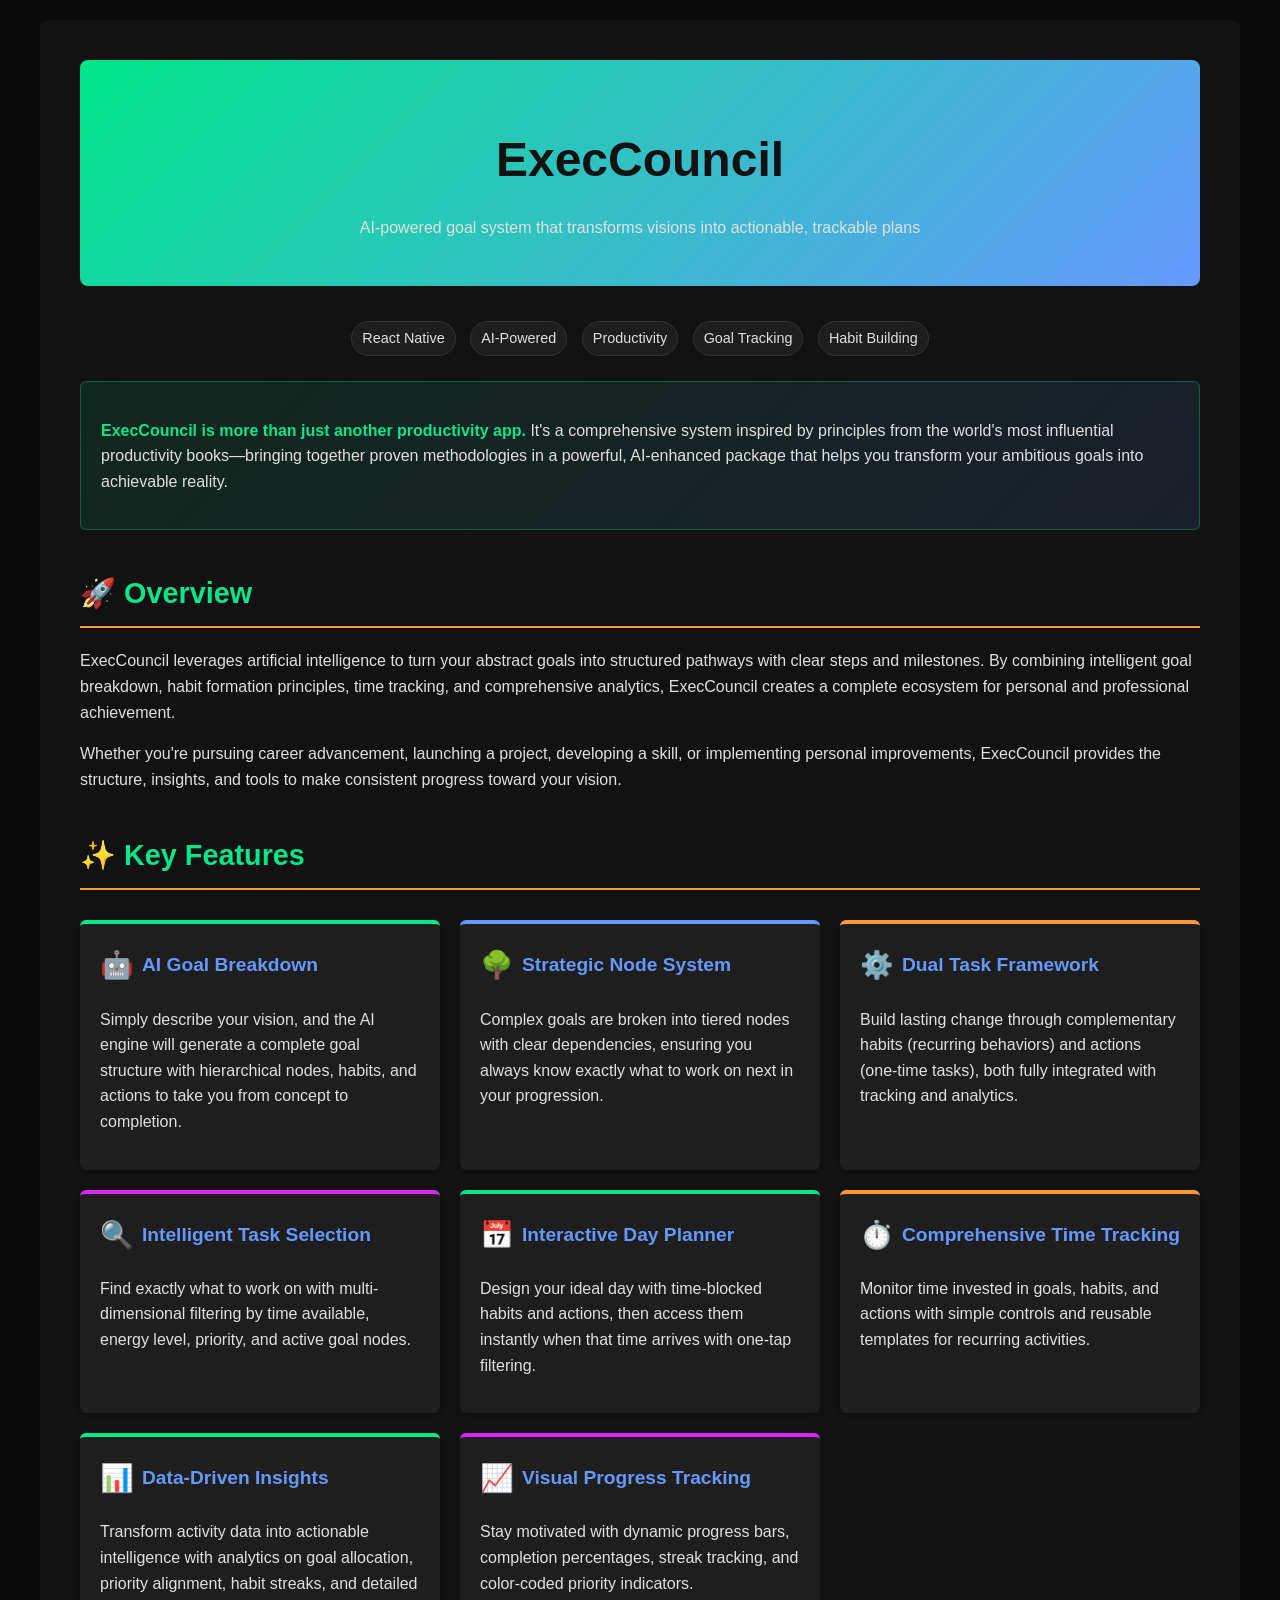
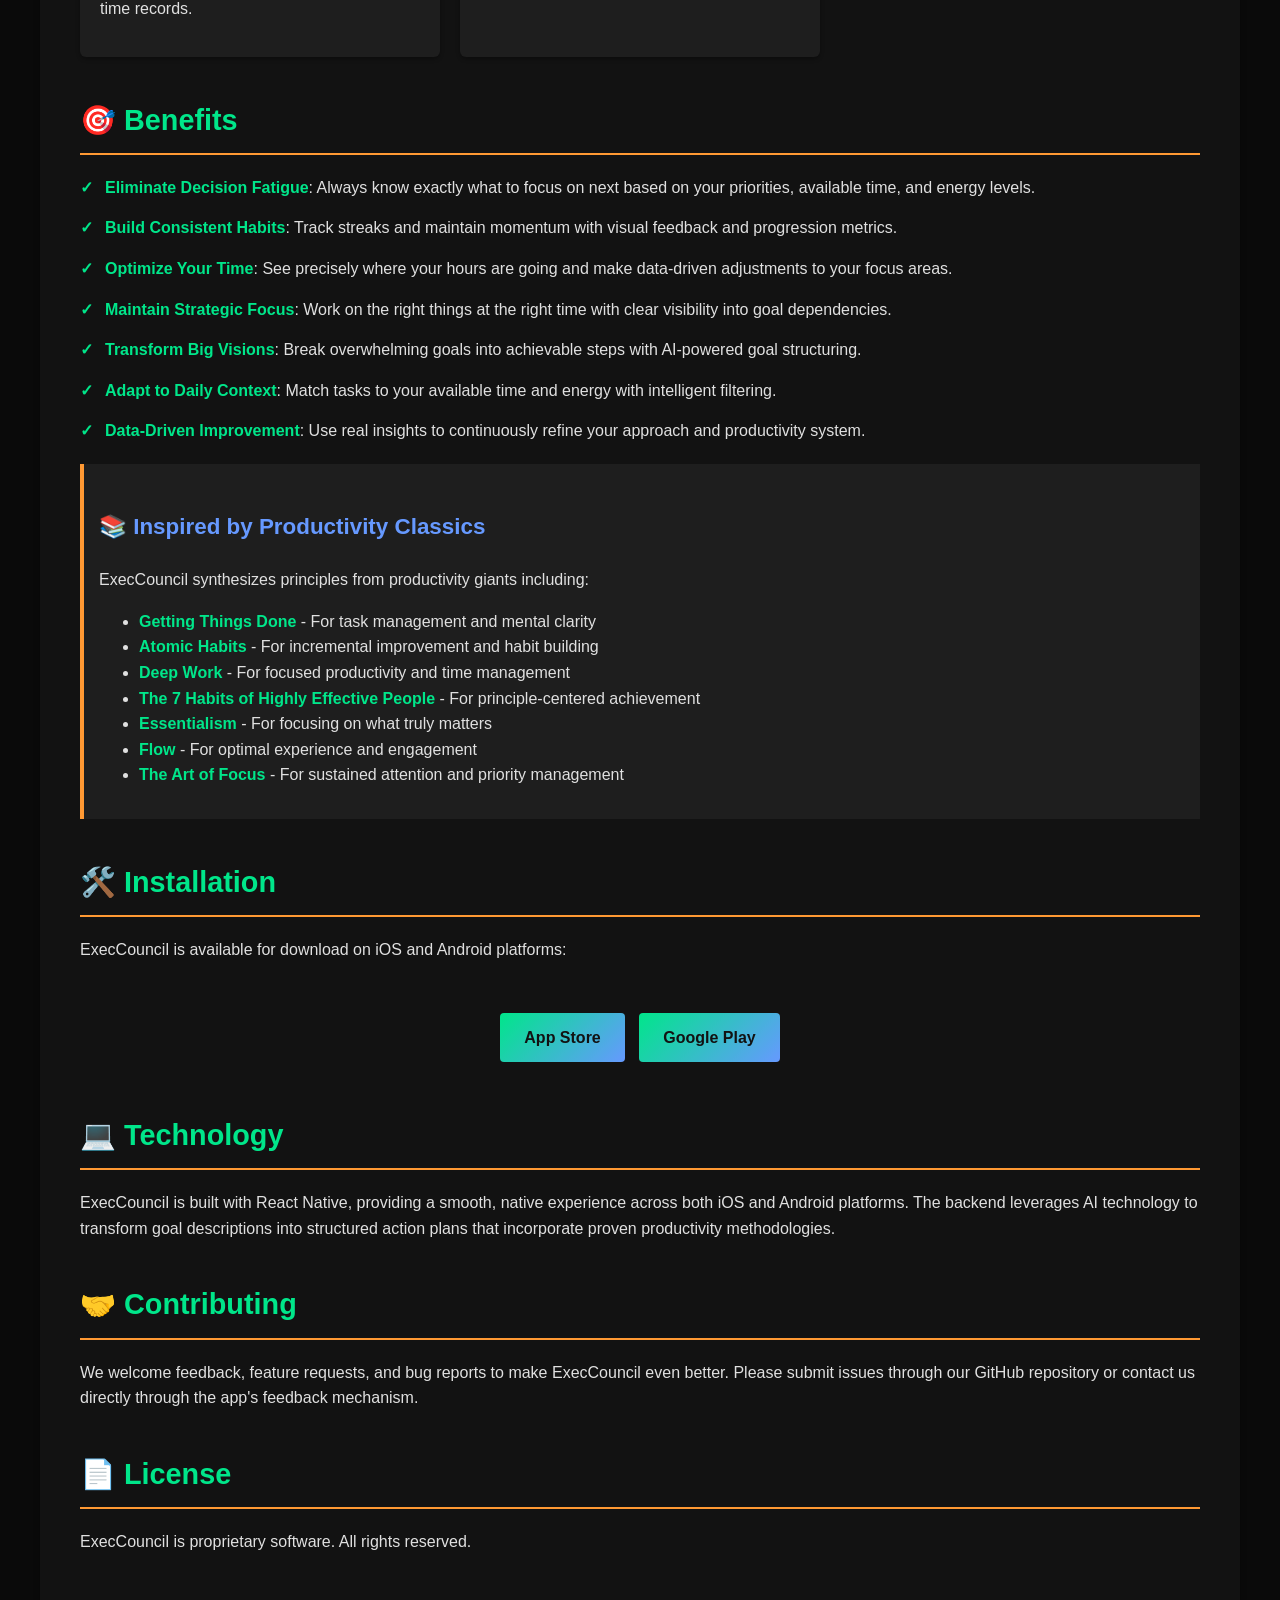
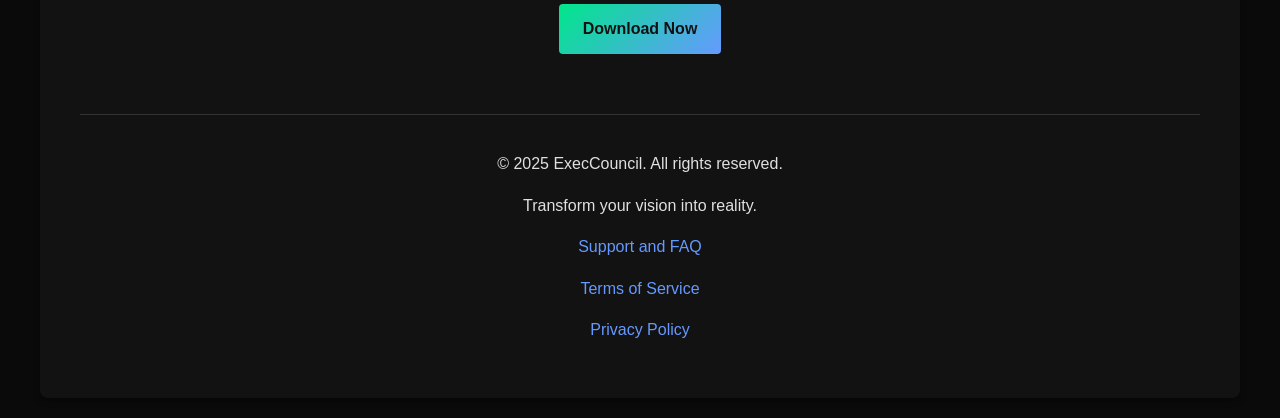
==== index.html @ 6e65a4d5 "Rename GuidanceArrow to ExecCouncil in index.html" ====
<!DOCTYPE html>
<html lang="en">
<head>
    <meta charset="UTF-8">
    <meta name="viewport" content="width=device-width, initial-scale=1.0">
    <title>ExecCouncil - AI-Powered Goal Achievement System</title>
    <style>
        :root {
            --primary: #00e68a;
            --secondary: #6699ff;
            --accent: #ff9933;
            --dark: #121212;
            --darker: #0a0a0a;
            --light: #e0e0e0;
            --purple: #d926ff;
            --card-bg: #1e1e1e;
            --text-primary: #e0e0e0;
            --text-secondary: #aaaaaa;
            --border-color: #333333;
        }
        
        body {
            font-family: 'Segoe UI', Tahoma, Geneva, Verdana, sans-serif;
            line-height: 1.6;
            color: var(--text-primary);
            max-width: 1200px;
            margin: 0 auto;
            padding: 20px;
            background-color: var(--darker);
        }
        
        .container {
            background-color: var(--dark);
            border-radius: 8px;
            box-shadow: 0 4px 6px rgba(0, 0, 0, 0.3);
            padding: 40px;
        }
        
        .header {
            text-align: center;
            margin-bottom: 30px;
            background: linear-gradient(135deg, var(--primary), var(--secondary));
            border-radius: 8px;
            padding: 30px;
            color: var(--dark);
        }
        
        h1 {
            font-size: 3em;
            margin-bottom: 10px;
            color: var(--dark);
        }
        
        h2 {
            font-size: 1.8em;
            margin-top: 40px;
            margin-bottom: 20px;
            border-bottom: 2px solid var(--accent);
            padding-bottom: 10px;
            color: var(--primary);
        }
        
        h3 {
            font-size: 1.4em;
            margin-top: 30px;
            color: var(--secondary);
        }
        
        p {
            margin-bottom: 15px;
            color: var(--text-primary);
        }
        
        .highlight {
            background: linear-gradient(135deg, rgba(0, 230, 138, 0.1), rgba(102, 153, 255, 0.1));
            padding: 20px;
            border-radius: 6px;
            margin: 20px 0;
            border: 1px solid rgba(0, 230, 138, 0.3);
        }
        
        .feature-grid {
            display: grid;
            grid-template-columns: repeat(auto-fill, minmax(300px, 1fr));
            gap: 20px;
            margin: 30px 0;
        }
        
        .feature-card {
            background-color: var(--card-bg);
            border-radius: 6px;
            padding: 20px;
            box-shadow: 0 2px 4px rgba(0, 0, 0, 0.3);
            transition: transform 0.3s ease, box-shadow 0.3s ease;
            border-top: 4px solid var(--primary);
        }
        
        .feature-card:nth-child(2n) {
            border-top-color: var(--secondary);
        }
        
        .feature-card:nth-child(3n) {
            border-top-color: var(--accent);
        }
        
        .feature-card:nth-child(4n) {
            border-top-color: var(--purple);
        }
        
        .feature-card:hover {
            transform: translateY(-5px);
            box-shadow: 0 5px 15px rgba(0, 0, 0, 0.3);
        }
        
        .feature-card h3 {
            margin-top: 0;
            font-size: 1.2em;
        }
        
        .emoji-icon {
            font-size: 1.4em;
            margin-right: 8px;
            vertical-align: middle;
        }
        
        .badge {
            display: inline-block;
            padding: 5px 10px;
            background-color: var(--card-bg);
            border-radius: 20px;
            font-size: 0.9em;
            margin: 5px;
            border: 1px solid var(--border-color);
        }
        
        .badges-container {
            margin: 20px 0;
            text-align: center;
        }
        
        .screenshot {
            width: 100%;
            border-radius: 6px;
            margin: 20px 0;
            box-shadow: 0 4px 8px rgba(0, 0, 0, 0.4);
            border: 1px solid var(--border-color);
        }
        
        .button {
            display: inline-block;
            padding: 12px 24px;
            background: linear-gradient(135deg, var(--primary), var(--secondary));
            color: var(--dark);
            text-decoration: none;
            border-radius: 4px;
            font-weight: bold;
            margin: 10px 5px;
            transition: opacity 0.3s ease;
        }
        
        .button:hover {
            opacity: 0.9;
        }
        
        .cta-container {
            text-align: center;
            margin: 40px 0;
        }
        
        footer {
            text-align: center;
            margin-top: 50px;
            padding-top: 20px;
            border-top: 1px solid var(--border-color);
            color: var(--text-secondary);
        }
        
        .book-inspiration {
            background-color: var(--card-bg);
            border-left: 4px solid var(--accent);
            padding: 15px;
            margin: 20px 0;
        }
        
        .benefits-list {
            list-style-type: none;
            padding: 0;
            color: var(--text-primary);
        }
        
        .benefits-list li {
            margin-bottom: 15px;
            padding-left: 25px;
            position: relative;
        }
        
        .benefits-list li:before {
            content: "✓";
            color: var(--primary);
            position: absolute;
            left: 0;
            font-weight: bold;
        }
        
        strong {
            color: var(--primary);
            font-weight: bold;
        }
        
        ul, li {
            color: var(--text-primary);
        }
        
        a {
            color: var(--secondary);
            text-decoration: none;
        }
        
        a:hover {
            text-decoration: underline;
        }
    </style>
</head>
<body>
    <div class="container">
        <div class="header">
            <h1>ExecCouncil</h1>
            <p>AI-powered goal system that transforms visions into actionable, trackable plans</p>
        </div>
        
        <div class="badges-container">
            <span class="badge">React Native</span>
            <span class="badge">AI-Powered</span>
            <span class="badge">Productivity</span>
            <span class="badge">Goal Tracking</span>
            <span class="badge">Habit Building</span>
        </div>
        
        <div class="highlight">
            <p><strong>ExecCouncil is more than just another productivity app.</strong> It's a comprehensive system inspired by principles from the world's most influential productivity books—bringing together proven methodologies in a powerful, AI-enhanced package that helps you transform your ambitious goals into achievable reality.</p>
        </div>
        
        <h2>🚀 Overview</h2>
        <p>ExecCouncil leverages artificial intelligence to turn your abstract goals into structured pathways with clear steps and milestones. By combining intelligent goal breakdown, habit formation principles, time tracking, and comprehensive analytics, ExecCouncil creates a complete ecosystem for personal and professional achievement.</p>
        
        <p>Whether you're pursuing career advancement, launching a project, developing a skill, or implementing personal improvements, ExecCouncil provides the structure, insights, and tools to make consistent progress toward your vision.</p>
        
        <!-- Replace with actual screenshot when available -->
        <!-- <img src="screenshots/execcouncil-dashboard.png" alt="ExecCouncil Dashboard" class="screenshot"> -->
        
        <h2>✨ Key Features</h2>
        
        <div class="feature-grid">
            <div class="feature-card">
                <h3><span class="emoji-icon">🤖</span>AI Goal Breakdown</h3>
                <p>Simply describe your vision, and the AI engine will generate a complete goal structure with hierarchical nodes, habits, and actions to take you from concept to completion.</p>
            </div>
            
            <div class="feature-card">
                <h3><span class="emoji-icon">🌳</span>Strategic Node System</h3>
                <p>Complex goals are broken into tiered nodes with clear dependencies, ensuring you always know exactly what to work on next in your progression.</p>
            </div>
            
            <div class="feature-card">
                <h3><span class="emoji-icon">⚙️</span>Dual Task Framework</h3>
                <p>Build lasting change through complementary habits (recurring behaviors) and actions (one-time tasks), both fully integrated with tracking and analytics.</p>
            </div>
            
            <div class="feature-card">
                <h3><span class="emoji-icon">🔍</span>Intelligent Task Selection</h3>
                <p>Find exactly what to work on with multi-dimensional filtering by time available, energy level, priority, and active goal nodes.</p>
            </div>
            
            <div class="feature-card">
                <h3><span class="emoji-icon">📅</span>Interactive Day Planner</h3>
                <p>Design your ideal day with time-blocked habits and actions, then access them instantly when that time arrives with one-tap filtering.</p>
            </div>
            
            <div class="feature-card">
                <h3><span class="emoji-icon">⏱️</span>Comprehensive Time Tracking</h3>
                <p>Monitor time invested in goals, habits, and actions with simple controls and reusable templates for recurring activities.</p>
            </div>
            
            <div class="feature-card">
                <h3><span class="emoji-icon">📊</span>Data-Driven Insights</h3>
                <p>Transform activity data into actionable intelligence with analytics on goal allocation, priority alignment, habit streaks, and detailed time records.</p>
            </div>
            
            <div class="feature-card">
                <h3><span class="emoji-icon">📈</span>Visual Progress Tracking</h3>
                <p>Stay motivated with dynamic progress bars, completion percentages, streak tracking, and color-coded priority indicators.</p>
            </div>
        </div>
        
        <h2>🎯 Benefits</h2>
        <ul class="benefits-list">
            <li><strong>Eliminate Decision Fatigue</strong>: Always know exactly what to focus on next based on your priorities, available time, and energy levels.</li>
            <li><strong>Build Consistent Habits</strong>: Track streaks and maintain momentum with visual feedback and progression metrics.</li>
            <li><strong>Optimize Your Time</strong>: See precisely where your hours are going and make data-driven adjustments to your focus areas.</li>
            <li><strong>Maintain Strategic Focus</strong>: Work on the right things at the right time with clear visibility into goal dependencies.</li>
            <li><strong>Transform Big Visions</strong>: Break overwhelming goals into achievable steps with AI-powered goal structuring.</li>
            <li><strong>Adapt to Daily Context</strong>: Match tasks to your available time and energy with intelligent filtering.</li>
            <li><strong>Data-Driven Improvement</strong>: Use real insights to continuously refine your approach and productivity system.</li>
        </ul>
        <div class="book-inspiration">
            <h3>📚 Inspired by Productivity Classics</h3>
            <p>ExecCouncil synthesizes principles from productivity giants including:</p>
            <ul>
                <li><strong>Getting Things Done</strong> - For task management and mental clarity</li>
                <li><strong>Atomic Habits</strong> - For incremental improvement and habit building</li>
                <li><strong>Deep Work</strong> - For focused productivity and time management</li>
                <li><strong>The 7 Habits of Highly Effective People</strong> - For principle-centered achievement</li>
                <li><strong>Essentialism</strong> - For focusing on what truly matters</li>
                <li><strong>Flow</strong> - For optimal experience and engagement</li>
                <li><strong>The Art of Focus</strong> - For sustained attention and priority management</li>
            </ul>
        </div>
        
        <h2>🛠️ Installation</h2>
        <p>ExecCouncil is available for download on iOS and Android platforms:</p>
        
        <div class="cta-container">
            <a href="#" class="button">App Store</a>
            <a href="#" class="button">Google Play</a>
        </div>
        
        <h2>💻 Technology</h2>
        <p>ExecCouncil is built with React Native, providing a smooth, native experience across both iOS and Android platforms. The backend leverages AI technology to transform goal descriptions into structured action plans that incorporate proven productivity methodologies.</p>
        
        <h2>🤝 Contributing</h2>
        <p>We welcome feedback, feature requests, and bug reports to make ExecCouncil even better. Please submit issues through our GitHub repository or contact us directly through the app's feedback mechanism.</p>
        
        <h2>📄 License</h2>
        <p>ExecCouncil is proprietary software. All rights reserved.</p>
        
        <div class="cta-container">
            <a href="#" class="button">Download Now</a>
        </div>
        
<footer>
    <p>© 2025 ExecCouncil. All rights reserved.</p>
    <p>Transform your vision into reality.</p>
    <p><a href="support.html">Support and FAQ</p>
    <p><a href="Terms of Service.html"> Terms of Service </a><p>
    <p><a href="privacy.html">Privacy Policy</a></p>
</footer>
    </div>
</body>
</html>
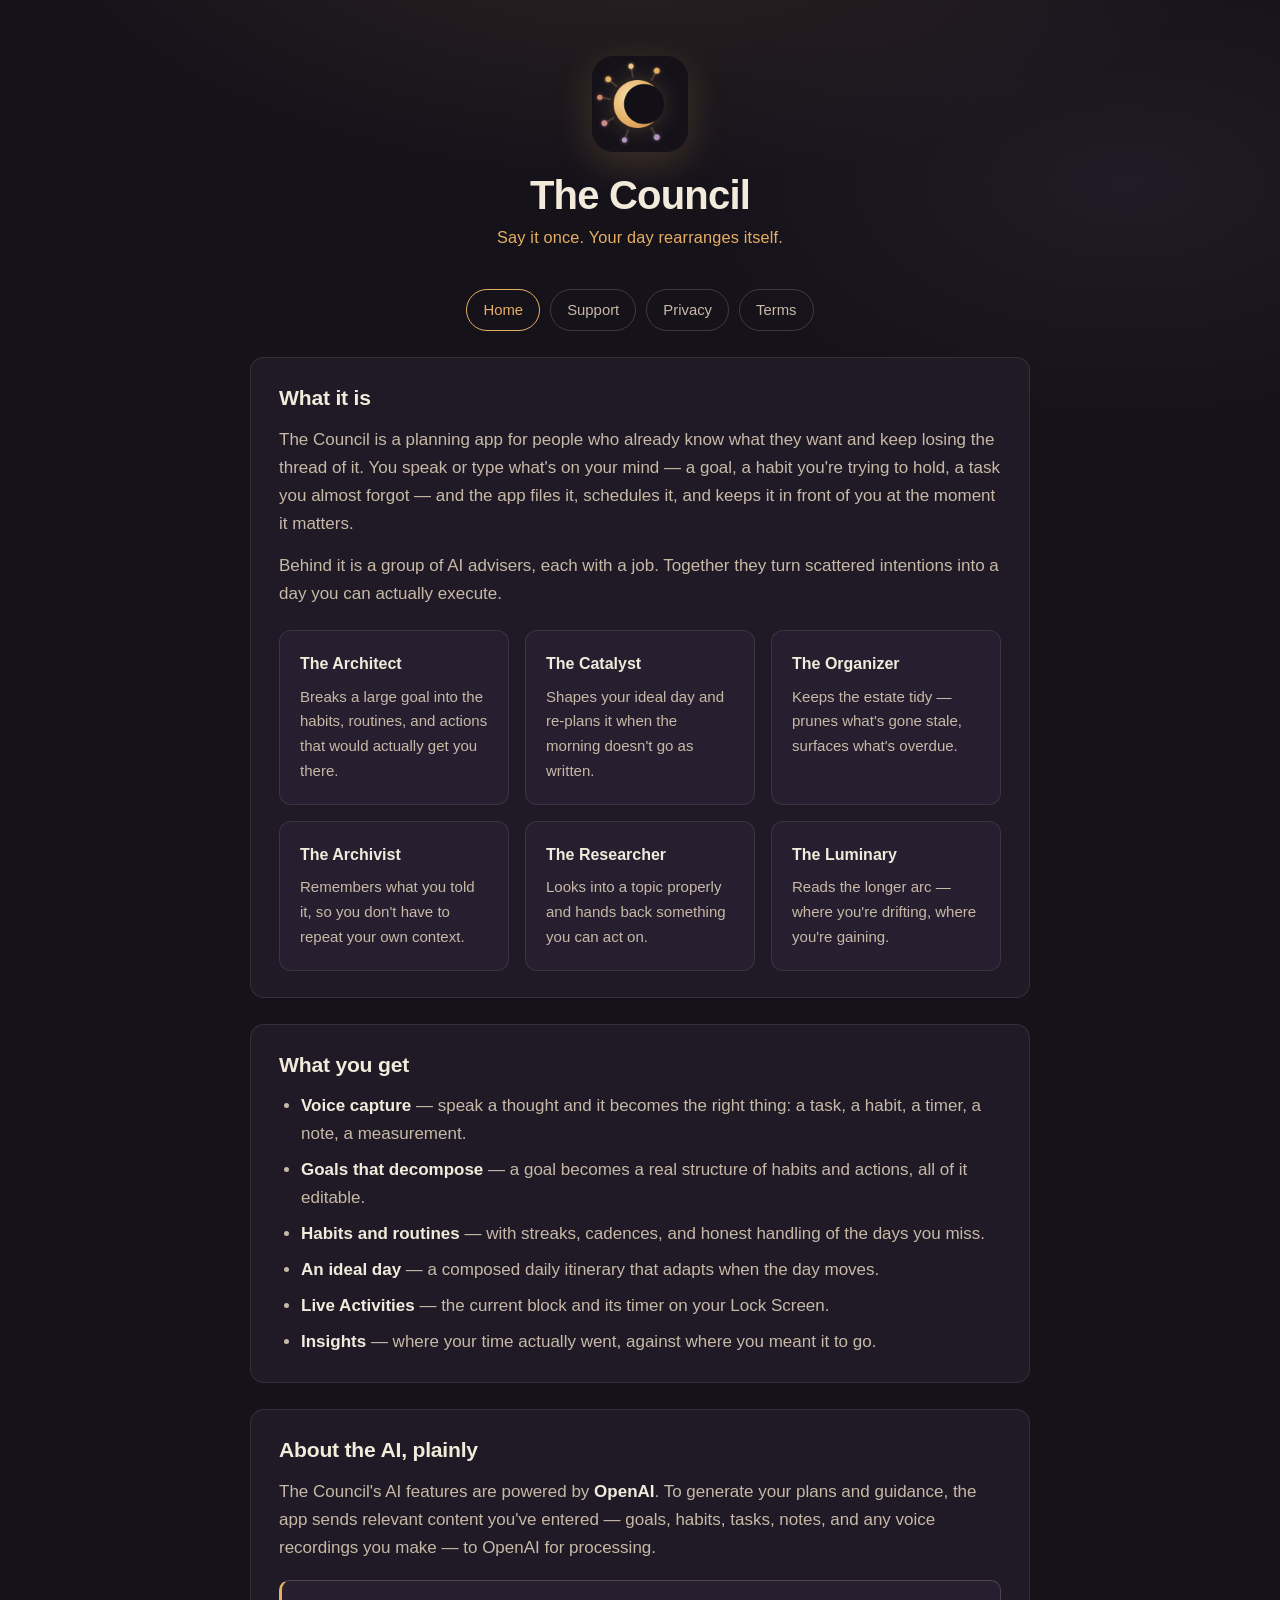
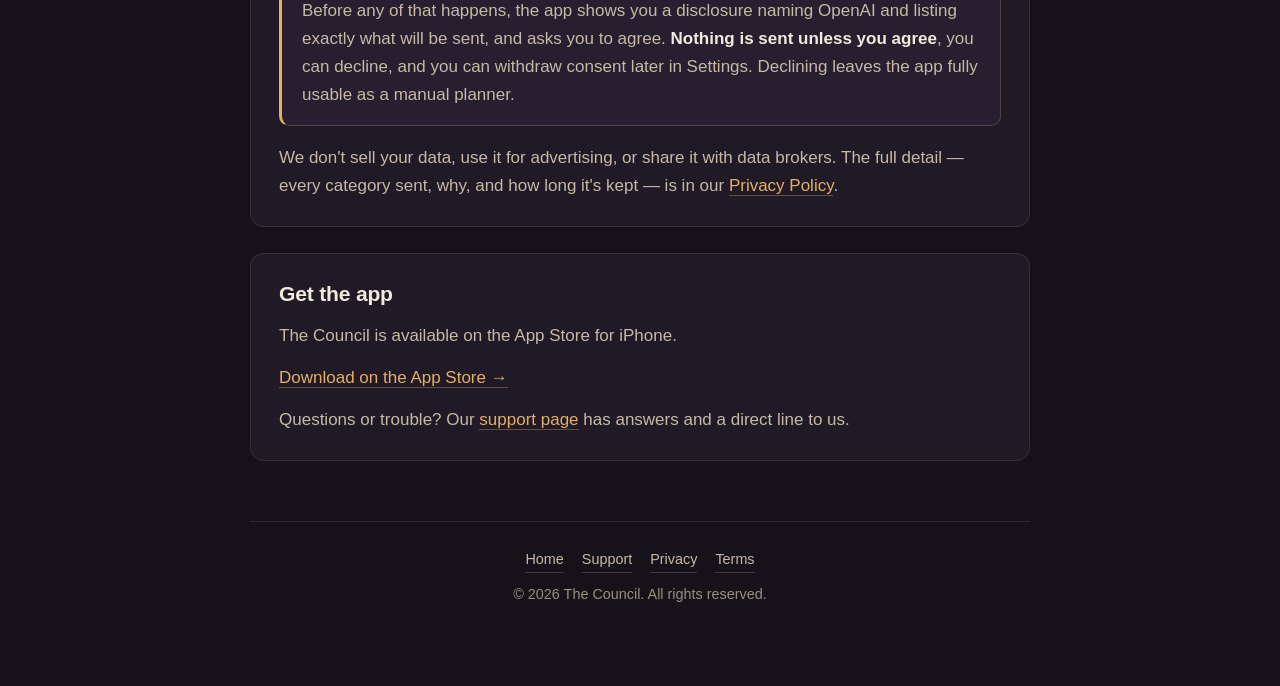
==== commit 00c941ad: "Rebuild site for The Council; disclose OpenAI processing (App Review 5.1.1(i), 1.5) Addresses the 20" ====
--- a/index.html
+++ b/index.html
@@ -1,349 +1,100 @@
 <!DOCTYPE html>
 <html lang="en">
 <head>
-    <meta charset="UTF-8">
-    <meta name="viewport" content="width=device-width, initial-scale=1.0">
-    <title>ExecCouncil - AI-Powered Goal Achievement System</title>
-    <style>
-        :root {
-            --primary: #00e68a;
-            --secondary: #6699ff;
-            --accent: #ff9933;
-            --dark: #121212;
-            --darker: #0a0a0a;
-            --light: #e0e0e0;
-            --purple: #d926ff;
-            --card-bg: #1e1e1e;
-            --text-primary: #e0e0e0;
-            --text-secondary: #aaaaaa;
-            --border-color: #333333;
-        }
-        
-        body {
-            font-family: 'Segoe UI', Tahoma, Geneva, Verdana, sans-serif;
-            line-height: 1.6;
-            color: var(--text-primary);
-            max-width: 1200px;
-            margin: 0 auto;
-            padding: 20px;
-            background-color: var(--darker);
-        }
-        
-        .container {
-            background-color: var(--dark);
-            border-radius: 8px;
-            box-shadow: 0 4px 6px rgba(0, 0, 0, 0.3);
-            padding: 40px;
-        }
-        
-        .header {
-            text-align: center;
-            margin-bottom: 30px;
-            background: linear-gradient(135deg, var(--primary), var(--secondary));
-            border-radius: 8px;
-            padding: 30px;
-            color: var(--dark);
-        }
-        
-        h1 {
-            font-size: 3em;
-            margin-bottom: 10px;
-            color: var(--dark);
-        }
-        
-        h2 {
-            font-size: 1.8em;
-            margin-top: 40px;
-            margin-bottom: 20px;
-            border-bottom: 2px solid var(--accent);
-            padding-bottom: 10px;
-            color: var(--primary);
-        }
-        
-        h3 {
-            font-size: 1.4em;
-            margin-top: 30px;
-            color: var(--secondary);
-        }
-        
-        p {
-            margin-bottom: 15px;
-            color: var(--text-primary);
-        }
-        
-        .highlight {
-            background: linear-gradient(135deg, rgba(0, 230, 138, 0.1), rgba(102, 153, 255, 0.1));
-            padding: 20px;
-            border-radius: 6px;
-            margin: 20px 0;
-            border: 1px solid rgba(0, 230, 138, 0.3);
-        }
-        
-        .feature-grid {
-            display: grid;
-            grid-template-columns: repeat(auto-fill, minmax(300px, 1fr));
-            gap: 20px;
-            margin: 30px 0;
-        }
-        
-        .feature-card {
-            background-color: var(--card-bg);
-            border-radius: 6px;
-            padding: 20px;
-            box-shadow: 0 2px 4px rgba(0, 0, 0, 0.3);
-            transition: transform 0.3s ease, box-shadow 0.3s ease;
-            border-top: 4px solid var(--primary);
-        }
-        
-        .feature-card:nth-child(2n) {
-            border-top-color: var(--secondary);
-        }
-        
-        .feature-card:nth-child(3n) {
-            border-top-color: var(--accent);
-        }
-        
-        .feature-card:nth-child(4n) {
-            border-top-color: var(--purple);
-        }
-        
-        .feature-card:hover {
-            transform: translateY(-5px);
-            box-shadow: 0 5px 15px rgba(0, 0, 0, 0.3);
-        }
-        
-        .feature-card h3 {
-            margin-top: 0;
-            font-size: 1.2em;
-        }
-        
-        .emoji-icon {
-            font-size: 1.4em;
-            margin-right: 8px;
-            vertical-align: middle;
-        }
-        
-        .badge {
-            display: inline-block;
-            padding: 5px 10px;
-            background-color: var(--card-bg);
-            border-radius: 20px;
-            font-size: 0.9em;
-            margin: 5px;
-            border: 1px solid var(--border-color);
-        }
-        
-        .badges-container {
-            margin: 20px 0;
-            text-align: center;
-        }
-        
-        .screenshot {
-            width: 100%;
-            border-radius: 6px;
-            margin: 20px 0;
-            box-shadow: 0 4px 8px rgba(0, 0, 0, 0.4);
-            border: 1px solid var(--border-color);
-        }
-        
-        .button {
-            display: inline-block;
-            padding: 12px 24px;
-            background: linear-gradient(135deg, var(--primary), var(--secondary));
-            color: var(--dark);
-            text-decoration: none;
-            border-radius: 4px;
-            font-weight: bold;
-            margin: 10px 5px;
-            transition: opacity 0.3s ease;
-        }
-        
-        .button:hover {
-            opacity: 0.9;
-        }
-        
-        .cta-container {
-            text-align: center;
-            margin: 40px 0;
-        }
-        
-        footer {
-            text-align: center;
-            margin-top: 50px;
-            padding-top: 20px;
-            border-top: 1px solid var(--border-color);
-            color: var(--text-secondary);
-        }
-        
-        .book-inspiration {
-            background-color: var(--card-bg);
-            border-left: 4px solid var(--accent);
-            padding: 15px;
-            margin: 20px 0;
-        }
-        
-        .benefits-list {
-            list-style-type: none;
-            padding: 0;
-            color: var(--text-primary);
-        }
-        
-        .benefits-list li {
-            margin-bottom: 15px;
-            padding-left: 25px;
-            position: relative;
-        }
-        
-        .benefits-list li:before {
-            content: "✓";
-            color: var(--primary);
-            position: absolute;
-            left: 0;
-            font-weight: bold;
-        }
-        
-        strong {
-            color: var(--primary);
-            font-weight: bold;
-        }
-        
-        ul, li {
-            color: var(--text-primary);
-        }
-        
-        a {
-            color: var(--secondary);
-            text-decoration: none;
-        }
-        
-        a:hover {
-            text-decoration: underline;
-        }
-    </style>
+<meta charset="utf-8">
+<meta name="viewport" content="width=device-width, initial-scale=1">
+<title>The Council — AI Life Planner</title>
+<meta name="description" content="A voice-first planning app. Capture goals, habits, and routines, and let a council of AI advisers turn them into a workable day.">
+<link rel="icon" href="assets/icon.png">
+<link rel="stylesheet" href="assets/site.css">
 </head>
 <body>
-    <div class="container">
-        <div class="header">
-            <h1>ExecCouncil</h1>
-            <p>AI-powered goal system that transforms visions into actionable, trackable plans</p>
-        </div>
-        
-        <div class="badges-container">
-            <span class="badge">React Native</span>
-            <span class="badge">AI-Powered</span>
-            <span class="badge">Productivity</span>
-            <span class="badge">Goal Tracking</span>
-            <span class="badge">Habit Building</span>
-        </div>
-        
-        <div class="highlight">
-            <p><strong>ExecCouncil is more than just another productivity app.</strong> It's a comprehensive system inspired by principles from the world's most influential productivity books—bringing together proven methodologies in a powerful, AI-enhanced package that helps you transform your ambitious goals into achievable reality.</p>
-        </div>
-        
-        <h2>🚀 Overview</h2>
-        <p>ExecCouncil leverages artificial intelligence to turn your abstract goals into structured pathways with clear steps and milestones. By combining intelligent goal breakdown, habit formation principles, time tracking, and comprehensive analytics, ExecCouncil creates a complete ecosystem for personal and professional achievement.</p>
-        
-        <p>Whether you're pursuing career advancement, launching a project, developing a skill, or implementing personal improvements, ExecCouncil provides the structure, insights, and tools to make consistent progress toward your vision.</p>
-        
-        <!-- Replace with actual screenshot when available -->
-        <!-- <img src="screenshots/execcouncil-dashboard.png" alt="ExecCouncil Dashboard" class="screenshot"> -->
-        
-        <h2>✨ Key Features</h2>
-        
-        <div class="feature-grid">
-            <div class="feature-card">
-                <h3><span class="emoji-icon">🤖</span>AI Goal Breakdown</h3>
-                <p>Simply describe your vision, and the AI engine will generate a complete goal structure with hierarchical nodes, habits, and actions to take you from concept to completion.</p>
-            </div>
-            
-            <div class="feature-card">
-                <h3><span class="emoji-icon">🌳</span>Strategic Node System</h3>
-                <p>Complex goals are broken into tiered nodes with clear dependencies, ensuring you always know exactly what to work on next in your progression.</p>
-            </div>
-            
-            <div class="feature-card">
-                <h3><span class="emoji-icon">⚙️</span>Dual Task Framework</h3>
-                <p>Build lasting change through complementary habits (recurring behaviors) and actions (one-time tasks), both fully integrated with tracking and analytics.</p>
-            </div>
-            
-            <div class="feature-card">
-                <h3><span class="emoji-icon">🔍</span>Intelligent Task Selection</h3>
-                <p>Find exactly what to work on with multi-dimensional filtering by time available, energy level, priority, and active goal nodes.</p>
-            </div>
-            
-            <div class="feature-card">
-                <h3><span class="emoji-icon">📅</span>Interactive Day Planner</h3>
-                <p>Design your ideal day with time-blocked habits and actions, then access them instantly when that time arrives with one-tap filtering.</p>
-            </div>
-            
-            <div class="feature-card">
-                <h3><span class="emoji-icon">⏱️</span>Comprehensive Time Tracking</h3>
-                <p>Monitor time invested in goals, habits, and actions with simple controls and reusable templates for recurring activities.</p>
-            </div>
-            
-            <div class="feature-card">
-                <h3><span class="emoji-icon">📊</span>Data-Driven Insights</h3>
-                <p>Transform activity data into actionable intelligence with analytics on goal allocation, priority alignment, habit streaks, and detailed time records.</p>
-            </div>
-            
-            <div class="feature-card">
-                <h3><span class="emoji-icon">📈</span>Visual Progress Tracking</h3>
-                <p>Stay motivated with dynamic progress bars, completion percentages, streak tracking, and color-coded priority indicators.</p>
-            </div>
-        </div>
-        
-        <h2>🎯 Benefits</h2>
-        <ul class="benefits-list">
-            <li><strong>Eliminate Decision Fatigue</strong>: Always know exactly what to focus on next based on your priorities, available time, and energy levels.</li>
-            <li><strong>Build Consistent Habits</strong>: Track streaks and maintain momentum with visual feedback and progression metrics.</li>
-            <li><strong>Optimize Your Time</strong>: See precisely where your hours are going and make data-driven adjustments to your focus areas.</li>
-            <li><strong>Maintain Strategic Focus</strong>: Work on the right things at the right time with clear visibility into goal dependencies.</li>
-            <li><strong>Transform Big Visions</strong>: Break overwhelming goals into achievable steps with AI-powered goal structuring.</li>
-            <li><strong>Adapt to Daily Context</strong>: Match tasks to your available time and energy with intelligent filtering.</li>
-            <li><strong>Data-Driven Improvement</strong>: Use real insights to continuously refine your approach and productivity system.</li>
-        </ul>
-        <div class="book-inspiration">
-            <h3>📚 Inspired by Productivity Classics</h3>
-            <p>ExecCouncil synthesizes principles from productivity giants including:</p>
-            <ul>
-                <li><strong>Getting Things Done</strong> - For task management and mental clarity</li>
-                <li><strong>Atomic Habits</strong> - For incremental improvement and habit building</li>
-                <li><strong>Deep Work</strong> - For focused productivity and time management</li>
-                <li><strong>The 7 Habits of Highly Effective People</strong> - For principle-centered achievement</li>
-                <li><strong>Essentialism</strong> - For focusing on what truly matters</li>
-                <li><strong>Flow</strong> - For optimal experience and engagement</li>
-                <li><strong>The Art of Focus</strong> - For sustained attention and priority management</li>
-            </ul>
-        </div>
-        
-        <h2>🛠️ Installation</h2>
-        <p>ExecCouncil is available for download on iOS and Android platforms:</p>
-        
-        <div class="cta-container">
-            <a href="#" class="button">App Store</a>
-            <a href="#" class="button">Google Play</a>
-        </div>
-        
-        <h2>💻 Technology</h2>
-        <p>ExecCouncil is built with React Native, providing a smooth, native experience across both iOS and Android platforms. The backend leverages AI technology to transform goal descriptions into structured action plans that incorporate proven productivity methodologies.</p>
-        
-        <h2>🤝 Contributing</h2>
-        <p>We welcome feedback, feature requests, and bug reports to make ExecCouncil even better. Please submit issues through our GitHub repository or contact us directly through the app's feedback mechanism.</p>
-        
-        <h2>📄 License</h2>
-        <p>ExecCouncil is proprietary software. All rights reserved.</p>
-        
-        <div class="cta-container">
-            <a href="#" class="button">Download Now</a>
-        </div>
-        
+<div class="wrap">
+
+<header class="masthead">
+  <img src="assets/icon.png" alt="The Council app icon">
+  <h1>The Council</h1>
+  <p class="tagline">Say it once. Your day rearranges itself.</p>
+</header>
+
+<nav class="sitenav">
+  <a href="index.html" aria-current="page">Home</a>
+  <a href="support.html">Support</a>
+  <a href="privacy.html">Privacy</a>
+  <a href="terms.html">Terms</a>
+</nav>
+
+<section>
+  <h2>What it is</h2>
+  <p>The Council is a planning app for people who already know what they want and keep losing the thread of it. You speak or type what's on your mind — a goal, a habit you're trying to hold, a task you almost forgot — and the app files it, schedules it, and keeps it in front of you at the moment it matters.</p>
+  <p>Behind it is a group of AI advisers, each with a job. Together they turn scattered intentions into a day you can actually execute.</p>
+
+  <div class="grid">
+    <div class="card">
+      <h4>The Architect</h4>
+      <p>Breaks a large goal into the habits, routines, and actions that would actually get you there.</p>
+    </div>
+    <div class="card">
+      <h4>The Catalyst</h4>
+      <p>Shapes your ideal day and re-plans it when the morning doesn't go as written.</p>
+    </div>
+    <div class="card">
+      <h4>The Organizer</h4>
+      <p>Keeps the estate tidy — prunes what's gone stale, surfaces what's overdue.</p>
+    </div>
+    <div class="card">
+      <h4>The Archivist</h4>
+      <p>Remembers what you told it, so you don't have to repeat your own context.</p>
+    </div>
+    <div class="card">
+      <h4>The Researcher</h4>
+      <p>Looks into a topic properly and hands back something you can act on.</p>
+    </div>
+    <div class="card">
+      <h4>The Luminary</h4>
+      <p>Reads the longer arc — where you're drifting, where you're gaining.</p>
+    </div>
+  </div>
+</section>
+
+<section>
+  <h2>What you get</h2>
+  <ul>
+    <li><strong>Voice capture</strong> — speak a thought and it becomes the right thing: a task, a habit, a timer, a note, a measurement.</li>
+    <li><strong>Goals that decompose</strong> — a goal becomes a real structure of habits and actions, all of it editable.</li>
+    <li><strong>Habits and routines</strong> — with streaks, cadences, and honest handling of the days you miss.</li>
+    <li><strong>An ideal day</strong> — a composed daily itinerary that adapts when the day moves.</li>
+    <li><strong>Live Activities</strong> — the current block and its timer on your Lock Screen.</li>
+    <li><strong>Insights</strong> — where your time actually went, against where you meant it to go.</li>
+  </ul>
+</section>
+
+<section>
+  <h2>About the AI, plainly</h2>
+  <p>The Council's AI features are powered by <strong>OpenAI</strong>. To generate your plans and guidance, the app sends relevant content you've entered — goals, habits, tasks, notes, and any voice recordings you make — to OpenAI for processing.</p>
+  <div class="callout">
+    <p>Before any of that happens, the app shows you a disclosure naming OpenAI and listing exactly what will be sent, and asks you to agree. <strong>Nothing is sent unless you agree</strong>, you can decline, and you can withdraw consent later in Settings. Declining leaves the app fully usable as a manual planner.</p>
+  </div>
+  <p>We don't sell your data, use it for advertising, or share it with data brokers. The full detail — every category sent, why, and how long it's kept — is in our <a href="privacy.html">Privacy Policy</a>.</p>
+</section>
+
+<section>
+  <h2>Get the app</h2>
+  <p>The Council is available on the App Store for iPhone.</p>
+  <p><a href="https://apps.apple.com/app/id6742854906" rel="noopener">Download on the App Store &rarr;</a></p>
+  <p>Questions or trouble? Our <a href="support.html">support page</a> has answers and a direct line to us.</p>
+</section>
+
+</div>
+
 <footer>
-    <p>© 2025 ExecCouncil. All rights reserved.</p>
-    <p>Transform your vision into reality.</p>
-    <p><a href="support.html">Support and FAQ</p>
-    <p><a href="Terms of Service.html"> Terms of Service </a><p>
-    <p><a href="privacy.html">Privacy Policy</a></p>
+  <div class="footlinks">
+    <a href="index.html">Home</a>
+    <a href="support.html">Support</a>
+    <a href="privacy.html">Privacy</a>
+    <a href="terms.html">Terms</a>
+  </div>
+  <p>&copy; 2026 The Council. All rights reserved.</p>
 </footer>
-    </div>
 </body>
 </html>
--- a/assets/site.css
+++ b/assets/site.css
@@ -0,0 +1,284 @@
+/* The Council — shared site styles (Lamplight palette, matched to the app) */
+
+:root {
+  --bg: #15121A;
+  --surface: #1F1A26;
+  --surface-2: #271F2F;
+  --header: #2C2435;
+  --ink: #F2EADB;
+  --ink-2: #C7B9A6;
+  --ink-muted: #9A8F80;
+  --honey: #E6AE63;
+  --honey-soft: #F0C58A;
+  --terracotta: #D38A66;
+  --sage: #9CB57F;
+  --plum: #B295BE;
+  --line: rgba(242, 234, 219, 0.10);
+  --line-strong: rgba(242, 234, 219, 0.18);
+  --radius: 14px;
+  --maxw: 780px;
+}
+
+* { box-sizing: border-box; }
+
+html { -webkit-text-size-adjust: 100%; }
+
+body {
+  margin: 0;
+  padding: 0 20px 80px;
+  background: var(--bg);
+  color: var(--ink-2);
+  font-family: -apple-system, BlinkMacSystemFont, "Segoe UI", Inter, Roboto,
+    Helvetica, Arial, sans-serif;
+  font-size: 17px;
+  line-height: 1.65;
+  /* warm ambient glow, echoing the app's lamplight layer */
+  background-image:
+    radial-gradient(900px 460px at 50% -140px, rgba(230, 174, 99, 0.13), transparent 70%),
+    radial-gradient(620px 340px at 88% 8%, rgba(178, 149, 190, 0.07), transparent 72%);
+  background-repeat: no-repeat;
+}
+
+.wrap { max-width: var(--maxw); margin: 0 auto; }
+
+/* ---------- masthead ---------- */
+
+.masthead { text-align: center; padding: 56px 0 8px; }
+
+.masthead img {
+  width: 96px; height: 96px;
+  border-radius: 22px;
+  display: block; margin: 0 auto 20px;
+  box-shadow: 0 12px 40px rgba(230, 174, 99, 0.20);
+}
+
+.masthead h1 {
+  margin: 0 0 6px;
+  font-size: clamp(1.9rem, 5vw, 2.5rem);
+  line-height: 1.15;
+  letter-spacing: -0.02em;
+  color: var(--ink);
+  font-weight: 650;
+}
+
+.masthead .tagline {
+  margin: 0;
+  color: var(--honey);
+  font-size: 1.02rem;
+  letter-spacing: 0.01em;
+}
+
+.masthead .updated {
+  margin: 14px 0 0;
+  color: var(--ink-muted);
+  font-size: 0.88rem;
+}
+
+/* ---------- nav ---------- */
+
+.sitenav {
+  display: flex; flex-wrap: wrap; justify-content: center;
+  gap: 10px; margin: 30px 0 8px;
+}
+
+.sitenav a {
+  display: inline-block;
+  padding: 8px 16px;
+  border: 1px solid var(--line-strong);
+  border-radius: 999px;
+  color: var(--ink-2);
+  text-decoration: none;
+  font-size: 0.93rem;
+  transition: border-color .18s ease, color .18s ease, background-color .18s ease;
+}
+
+.sitenav a:hover, .sitenav a:focus-visible {
+  color: var(--bg);
+  background: var(--honey);
+  border-color: var(--honey);
+}
+
+.sitenav a[aria-current="page"] {
+  color: var(--honey);
+  border-color: var(--honey);
+}
+
+/* ---------- structure ---------- */
+
+section {
+  background: var(--surface);
+  border: 1px solid var(--line);
+  border-radius: var(--radius);
+  padding: 26px 28px;
+  margin: 26px 0;
+}
+
+h2 {
+  margin: 0 0 14px;
+  font-size: 1.32rem;
+  line-height: 1.3;
+  color: var(--ink);
+  font-weight: 620;
+  letter-spacing: -0.01em;
+}
+
+h3 {
+  margin: 26px 0 8px;
+  font-size: 1.06rem;
+  color: var(--honey-soft);
+  font-weight: 600;
+}
+
+h3:first-of-type { margin-top: 6px; }
+
+p { margin: 0 0 14px; }
+p:last-child, ul:last-child, ol:last-child { margin-bottom: 0; }
+
+ul, ol { padding-left: 22px; margin: 0 0 14px; }
+li { margin-bottom: 8px; }
+li:last-child { margin-bottom: 0; }
+
+strong { color: var(--ink); font-weight: 600; }
+
+a { color: var(--honey); text-decoration: none; border-bottom: 1px solid rgba(230, 174, 99, 0.35); }
+a:hover, a:focus-visible { color: var(--honey-soft); border-bottom-color: var(--honey-soft); }
+
+code {
+  background: var(--surface-2);
+  padding: 2px 7px;
+  border-radius: 6px;
+  font-size: 0.9em;
+  color: var(--honey-soft);
+  font-family: ui-monospace, SFMono-Regular, Menlo, monospace;
+}
+
+/* ---------- callout ---------- */
+
+.callout {
+  background: var(--surface-2);
+  border: 1px solid var(--line-strong);
+  border-left: 3px solid var(--honey);
+  border-radius: 10px;
+  padding: 16px 20px;
+  margin: 18px 0;
+}
+
+.callout p:last-child { margin-bottom: 0; }
+
+/* ---------- data table ---------- */
+
+.tablewrap { overflow-x: auto; margin: 18px 0; }
+
+table {
+  width: 100%;
+  border-collapse: collapse;
+  font-size: 0.95rem;
+  min-width: 520px;
+}
+
+th, td {
+  text-align: left;
+  padding: 12px 14px;
+  border-bottom: 1px solid var(--line);
+  vertical-align: top;
+}
+
+th {
+  color: var(--ink);
+  font-weight: 600;
+  background: var(--surface-2);
+  white-space: nowrap;
+}
+
+tr:last-child td { border-bottom: none; }
+
+/* ---------- feature grid ---------- */
+
+.grid {
+  display: grid;
+  grid-template-columns: repeat(auto-fit, minmax(215px, 1fr));
+  gap: 16px;
+  margin: 22px 0 0;
+}
+
+.card {
+  background: var(--surface-2);
+  border: 1px solid var(--line);
+  border-radius: 12px;
+  padding: 20px;
+}
+
+.card h4 {
+  margin: 0 0 7px;
+  font-size: 1rem;
+  color: var(--ink);
+  font-weight: 600;
+}
+
+.card p { margin: 0; font-size: 0.94rem; color: var(--ink-2); }
+
+/* ---------- forms ---------- */
+
+label {
+  display: block;
+  margin: 18px 0 7px;
+  color: var(--ink);
+  font-size: 0.94rem;
+  font-weight: 500;
+}
+
+input, select, textarea {
+  width: 100%;
+  padding: 12px 14px;
+  background: var(--bg);
+  border: 1px solid var(--line-strong);
+  border-radius: 10px;
+  color: var(--ink);
+  font-family: inherit;
+  font-size: 1rem;
+}
+
+input:focus, select:focus, textarea:focus {
+  outline: none;
+  border-color: var(--honey);
+  box-shadow: 0 0 0 3px rgba(230, 174, 99, 0.16);
+}
+
+textarea { min-height: 150px; resize: vertical; }
+
+button {
+  margin-top: 22px;
+  padding: 13px 30px;
+  background: var(--honey);
+  color: #1A1410;
+  border: none;
+  border-radius: 999px;
+  font-family: inherit;
+  font-size: 1rem;
+  font-weight: 620;
+  cursor: pointer;
+  transition: background-color .18s ease;
+}
+
+button:hover, button:focus-visible { background: var(--honey-soft); }
+
+/* ---------- footer ---------- */
+
+footer {
+  max-width: var(--maxw);
+  margin: 60px auto 0;
+  padding-top: 26px;
+  border-top: 1px solid var(--line);
+  text-align: center;
+  color: var(--ink-muted);
+  font-size: 0.9rem;
+}
+
+footer a { color: var(--ink-2); border-bottom-color: var(--line-strong); }
+footer .footlinks { margin-bottom: 10px; display: flex; gap: 18px; justify-content: center; flex-wrap: wrap; }
+
+@media (max-width: 560px) {
+  body { font-size: 16px; padding: 0 16px 60px; }
+  section { padding: 22px 19px; }
+  .masthead { padding: 40px 0 4px; }
+}
